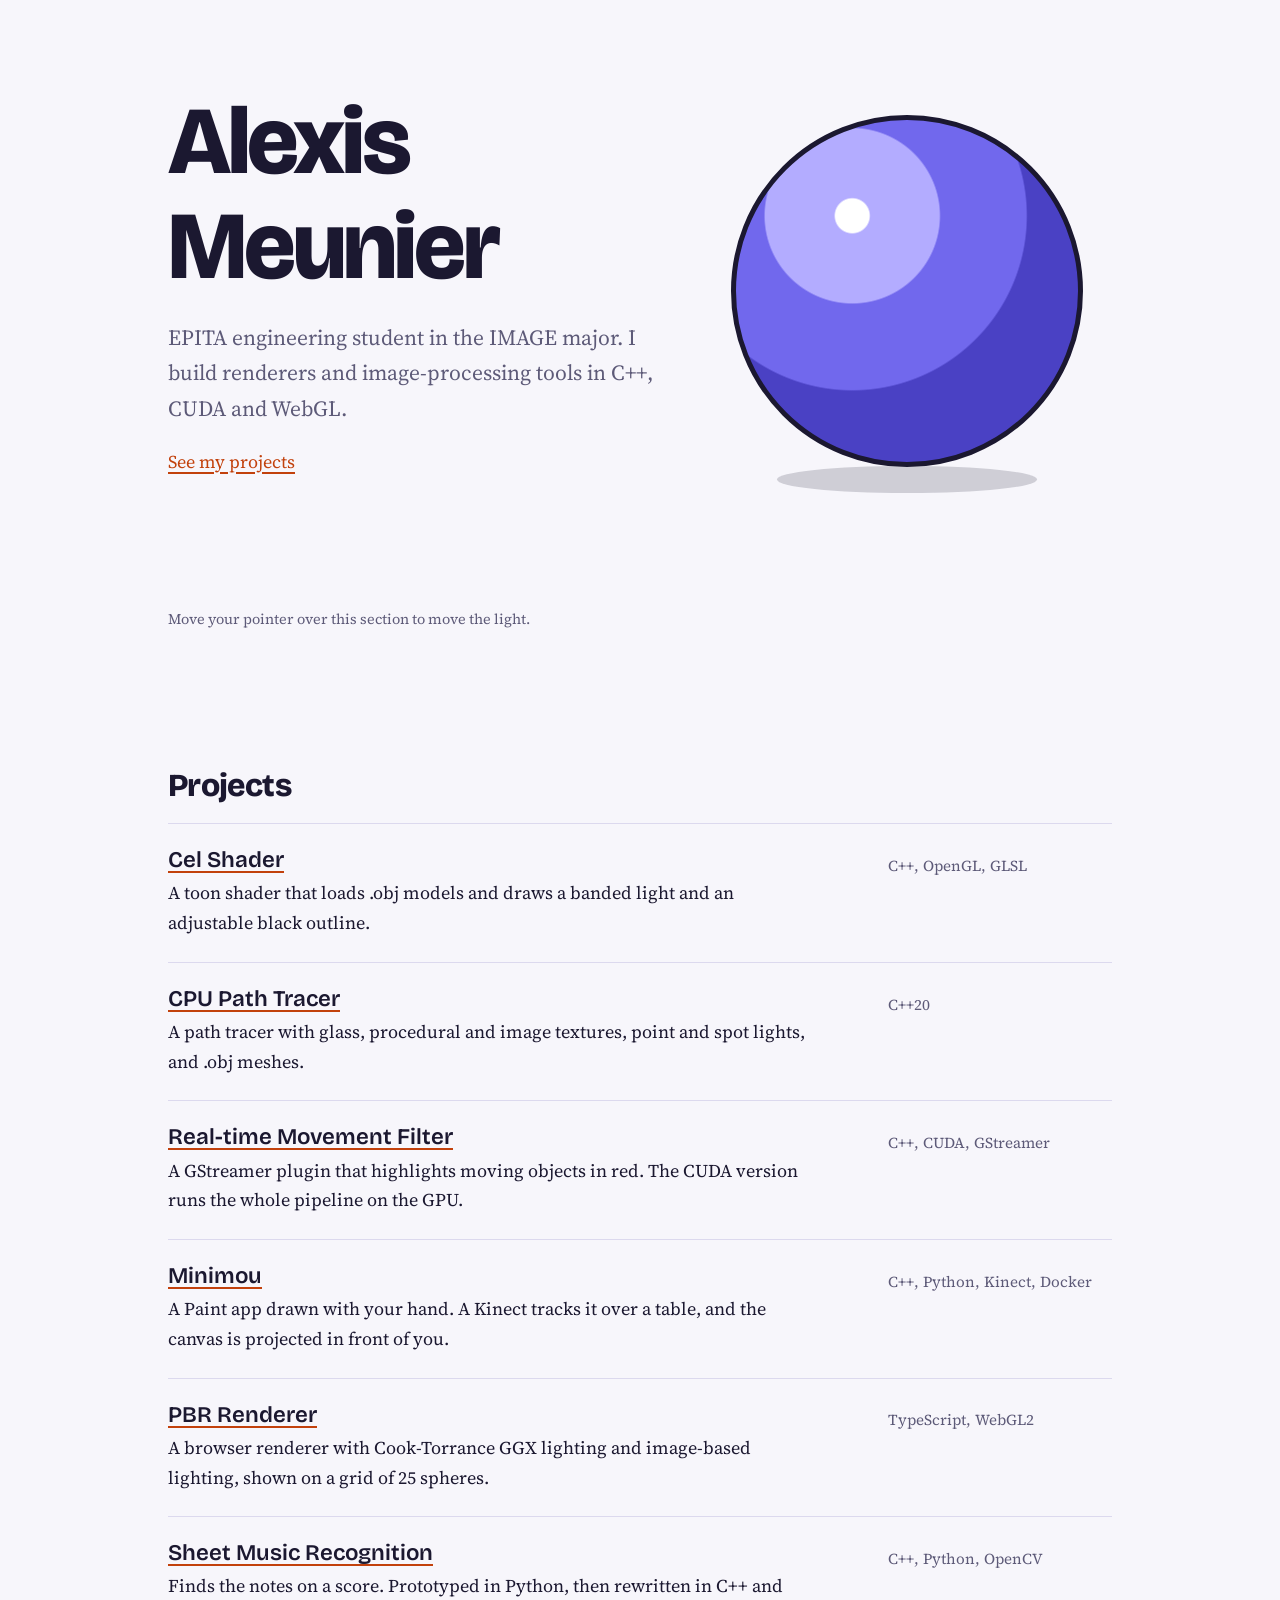
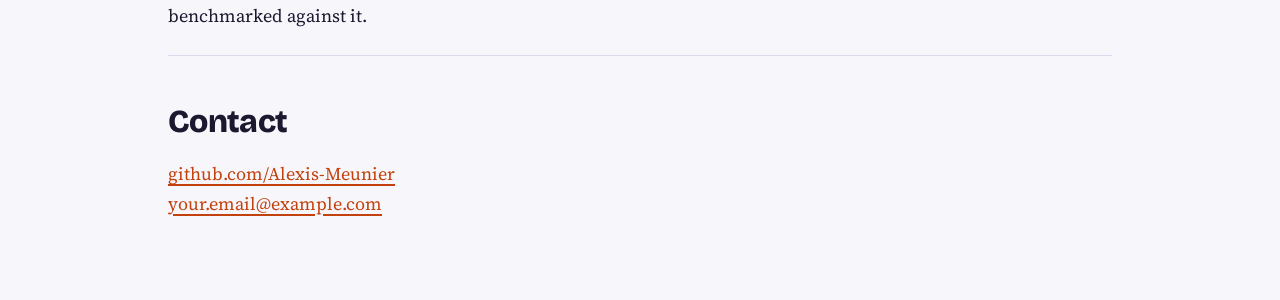
==== index.html @ 454ff2a1 "feat: first commit" ====
<!DOCTYPE html>
<html lang="en">
<head>
  <meta charset="utf-8">
  <meta name="viewport" content="width=device-width, initial-scale=1">
  <title>Alexis Meunier</title>
  <meta name="description" content="Alexis Meunier, EPITA student in the IMAGE major. Renderers, filters and image-processing projects in C++, CUDA and WebGL.">
  <link rel="preconnect" href="https://fonts.googleapis.com">
  <link rel="preconnect" href="https://fonts.gstatic.com" crossorigin>
  <link href="https://fonts.googleapis.com/css2?family=Bricolage+Grotesque:wght@600;800&family=Source+Serif+4:wght@400;600&display=swap" rel="stylesheet">
  <link rel="stylesheet" href="style.css">
</head>
<body>
  <main>
    <header class="hero" id="hero">
      <div class="hero-text">
        <h1>Alexis Meunier</h1>
        <p class="lead">EPITA engineering student in the IMAGE major. I build renderers and image-processing tools in C++, CUDA and WebGL.</p>
        <p><a href="#projects">See my projects</a></p>
      </div>
      <div class="sphere-wrap" aria-hidden="true">
        <div class="sphere"></div>
      </div>
      <p class="hint">Move your pointer over this section to move the light.</p>
    </header>

    <section id="projects" aria-labelledby="projects-title">
      <h2 id="projects-title">Projects</h2>
      <ul class="projects">
        <!-- TODO: replace each href with the real repository URL -->
        <li>
          <div>
            <h3><a href="https://github.com/Alexis-Meunier">Cel Shader</a></h3>
            <p>A toon shader that loads .obj models and draws a banded light and an adjustable black outline.</p>
          </div>
          <p class="stack">C++, OpenGL, GLSL</p>
        </li>
        <li>
          <div>
            <h3><a href="https://github.com/Alexis-Meunier/CPU-Path-Tracer">CPU Path Tracer</a></h3>
            <p>A path tracer with glass, procedural and image textures, point and spot lights, and .obj meshes.</p>
          </div>
          <p class="stack">C++20</p>
        </li>
        <li>
          <div>
            <h3><a href="https://github.com/Alexis-Meunier">Real-time Movement Filter</a></h3>
            <p>A GStreamer plugin that highlights moving objects in red. The CUDA version runs the whole pipeline on the GPU.</p>
          </div>
          <p class="stack">C++, CUDA, GStreamer</p>
        </li>
        <li>
          <div>
            <h3><a href="https://github.com/Alexis-Meunier/Kinect-MyPaint">Minimou</a></h3>
            <p>A Paint app drawn with your hand. A Kinect tracks it over a table, and the canvas is projected in front of you.</p>
          </div>
          <p class="stack">C++, Python, Kinect, Docker</p>
        </li>
        <li>
          <div>
            <h3><a href="https://github.com/Alexis-Meunier">PBR Renderer</a></h3>
            <p>A browser renderer with Cook-Torrance GGX lighting and image-based lighting, shown on a grid of 25 spheres.</p>
          </div>
          <p class="stack">TypeScript, WebGL2</p>
        </li>
        <li>
          <div>
            <h3><a href="https://github.com/Alexis-Meunier">Sheet Music Recognition</a></h3>
            <p>Finds the notes on a score. Prototyped in Python, then rewritten in C++ and benchmarked against it.</p>
          </div>
          <p class="stack">C++, Python, OpenCV</p>
        </li>
      </ul>
    </section>

    <section id="contact" aria-labelledby="contact-title">
      <h2 id="contact-title">Contact</h2>
      <p>
        <a href="https://github.com/Alexis-Meunier">github.com/Alexis-Meunier</a><br>
        <!-- TODO: put your real email address -->
        <a href="mailto:your.email@example.com">your.email@example.com</a>
      </p>
    </section>
  </main>

  <script>
    // Moves the light on the sphere with the pointer.
    (function () {
      var hero = document.getElementById("hero");
      var sphere = hero.querySelector(".sphere");
      hero.addEventListener("pointermove", function (e) {
        var r = sphere.getBoundingClientRect();
        var x = ((e.clientX - r.left) / r.width) * 100;
        var y = ((e.clientY - r.top) / r.height) * 100;
        sphere.style.setProperty("--lx", Math.max(5, Math.min(95, x)) + "%");
        sphere.style.setProperty("--ly", Math.max(5, Math.min(95, y)) + "%");
      });
    })();
  </script>
</body>
</html>
---- style.css ----
:root {
  --bg: #f7f6fb;
  --fg: #1b1830;
  --muted: #5d5a78;
  --line: #dcd9ee;
  --link: #c2410c;
  --lit: #b3acff;
  --mid: #7168ed;
  --shade: #4a41c4;
  --ink: #1b1830;
  --display: "Bricolage Grotesque", "Helvetica Neue", Arial, sans-serif;
  --body: "Source Serif 4", Georgia, "Times New Roman", serif;
}

@media (prefers-color-scheme: dark) {
  :root:not([data-theme="light"]) {
    --bg: #14131f;
    --fg: #ecebf7;
    --muted: #a7a4c4;
    --line: #2c2a44;
    --link: #fb923c;
    --ink: #07060f;
  }
}

*, *::before, *::after { box-sizing: border-box; }

html { scroll-behavior: smooth; }

body {
  margin: 0;
  background: var(--bg);
  color: var(--fg);
  font-family: var(--body);
  font-size: 1.125rem;
  line-height: 1.65;
}

main {
  max-width: 62rem;
  margin: 0 auto;
  padding: 0 1.5rem 4rem;
}

h1, h2, h3 {
  font-family: var(--display);
  line-height: 1.1;
  margin: 0;
}

a {
  color: var(--link);
  text-underline-offset: 0.2em;
  text-decoration-thickness: 2px;
}

a:hover { text-decoration-thickness: 3px; }

a:focus-visible {
  outline: 3px solid var(--link);
  outline-offset: 3px;
  border-radius: 2px;
}

/* Hero */
.hero {
  display: grid;
  grid-template-columns: 1.1fr 0.9fr;
  align-items: center;
  gap: 2rem;
  min-height: 80vh;
  padding: 3rem 0;
  position: relative;
}

.hero h1 {
  font-size: clamp(3rem, 9vw, 6rem);
  font-weight: 800;
  letter-spacing: -0.03em;
}

.lead {
  max-width: 32rem;
  margin: 1.25rem 0;
  font-size: 1.35rem;
  color: var(--muted);
}

.hint {
  grid-column: 1 / -1;
  margin: 0;
  font-size: 0.9rem;
  color: var(--muted);
}

/* Cel-shaded sphere: hard color bands and a flat outline, like a toon shader */
.sphere-wrap {
  display: flex;
  justify-content: center;
}

.sphere {
  --lx: 34%;
  --ly: 28%;
  position: relative;
  width: min(100%, 22rem);
  aspect-ratio: 1;
  border-radius: 50%;
  border: 5px solid var(--ink);
  background:
    radial-gradient(circle at var(--lx) var(--ly),
      #fff 0 5%, transparent 5.5%),
    radial-gradient(circle at var(--lx) var(--ly),
      var(--lit) 0 26%,
      var(--mid) 26.5% 52%,
      var(--shade) 52.5% 100%);
}

.sphere::after {
  content: "";
  position: absolute;
  left: 12%;
  right: 12%;
  bottom: -9%;
  height: 8%;
  border-radius: 50%;
  background: var(--ink);
  opacity: 0.18;
  z-index: -1;
}

/* Sections */
section { padding-top: 3rem; }

h2 {
  font-size: 2rem;
  font-weight: 800;
  letter-spacing: -0.02em;
  margin-bottom: 1.25rem;
}

/* Projects */
.projects {
  list-style: none;
  margin: 0;
  padding: 0;
}

.projects li {
  display: grid;
  grid-template-columns: 1fr 14rem;
  gap: 0.5rem 2rem;
  padding: 1.5rem 0;
  border-top: 1px solid var(--line);
}

.projects li:last-child { border-bottom: 1px solid var(--line); }

.projects h3 {
  font-size: 1.4rem;
  font-weight: 600;
  margin-bottom: 0.35rem;
}

.projects h3 a { color: var(--fg); text-decoration-color: var(--link); }
.projects h3 a:hover { color: var(--link); }

.projects p { margin: 0; max-width: 40rem; }

.stack {
  color: var(--muted);
  font-size: 0.95rem;
  align-self: start;
  padding-top: 0.3rem;
}

/* Small screens */
@media (max-width: 40rem) {
  body { font-size: 1.05rem; }

  .hero {
    grid-template-columns: 1fr;
    min-height: auto;
    padding-top: 2rem;
  }

  .sphere-wrap { order: -1; }
  .sphere { width: min(70%, 16rem); }

  .projects li { grid-template-columns: 1fr; }
}

@media (prefers-reduced-motion: reduce) {
  html { scroll-behavior: auto; }
}
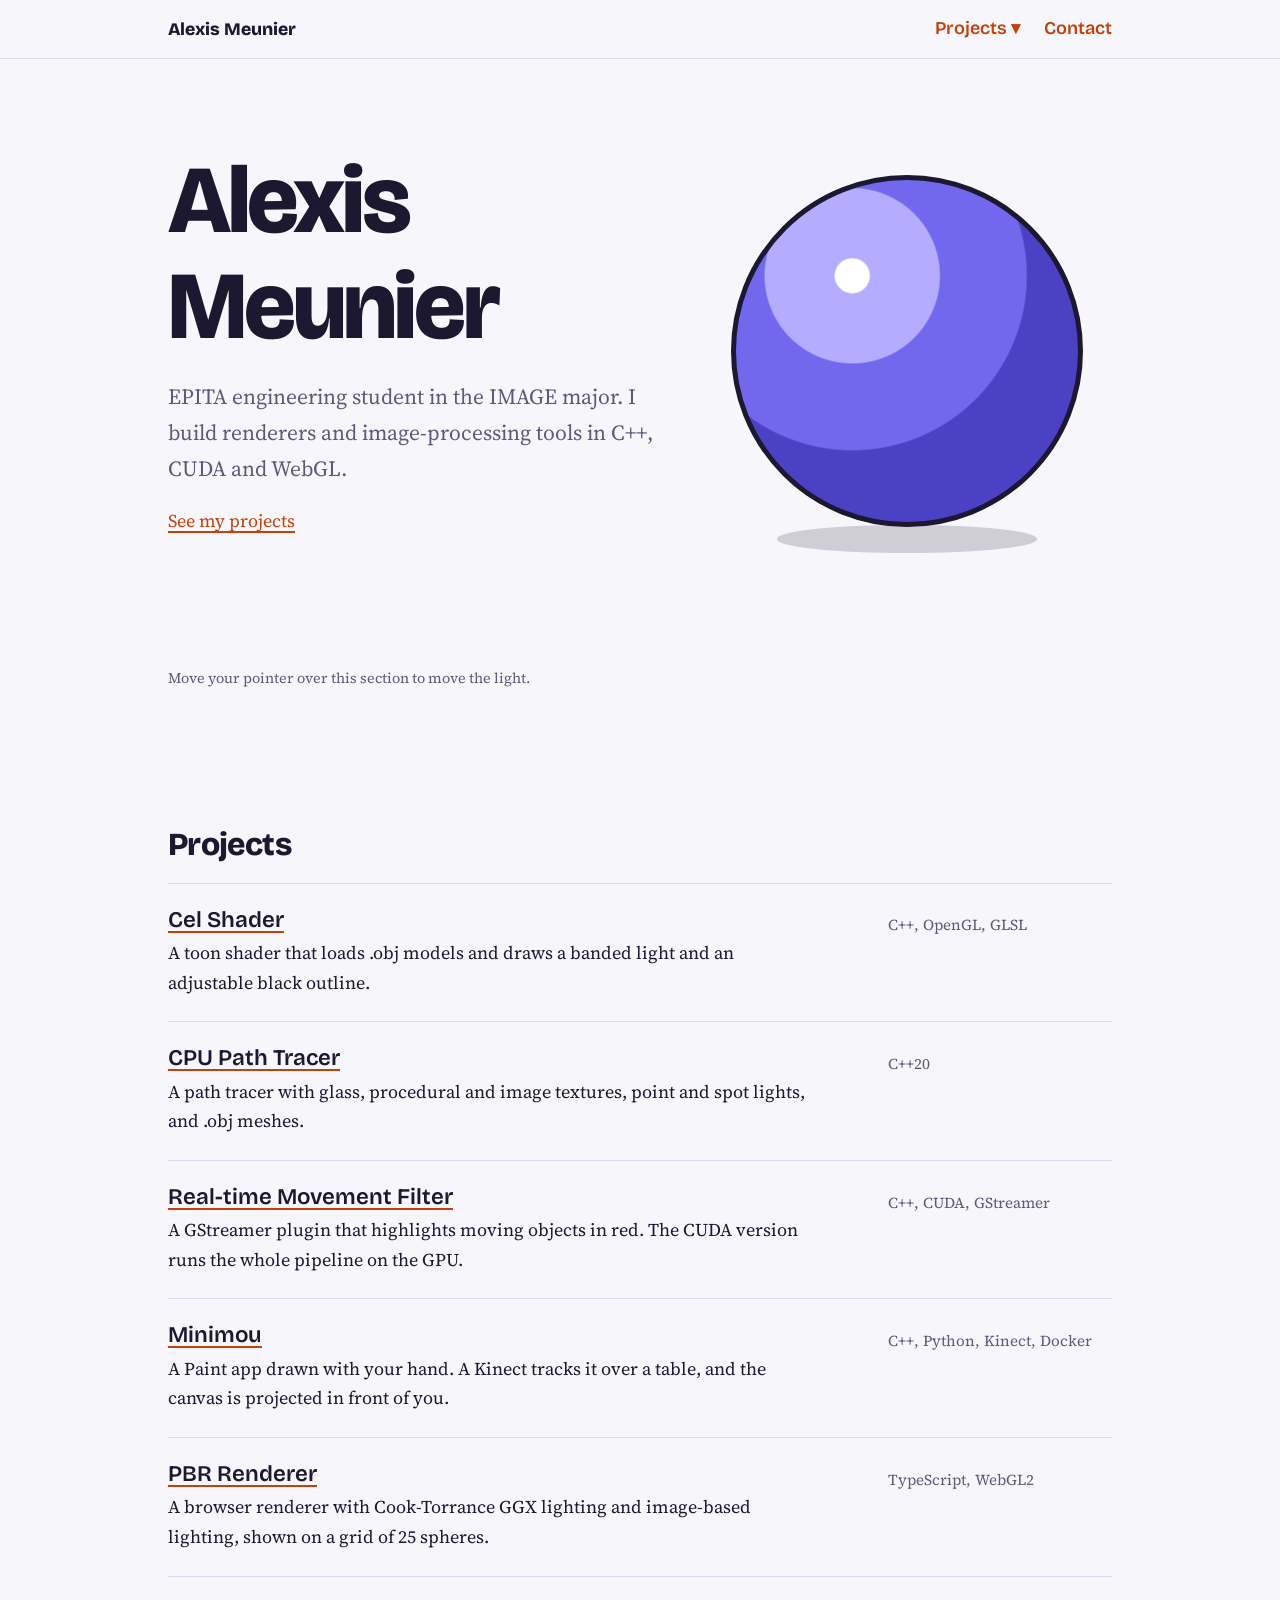
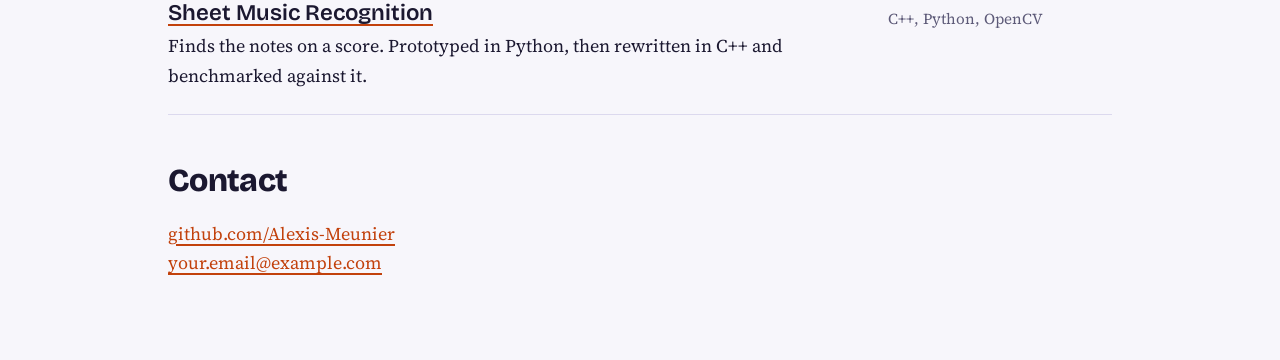
==== commit 8d2485e8: "feat: new Pages" ====
--- a/index.html
+++ b/index.html
@@ -9,6 +9,7 @@
   <link rel="preconnect" href="https://fonts.gstatic.com" crossorigin>
   <link href="https://fonts.googleapis.com/css2?family=Bricolage+Grotesque:wght@600;800&family=Source+Serif+4:wght@400;600&display=swap" rel="stylesheet">
   <link rel="stylesheet" href="style.css">
+  <script src="nav.js" data-root="" defer></script>
 </head>
 <body>
   <main>
@@ -27,45 +28,44 @@
     <section id="projects" aria-labelledby="projects-title">
       <h2 id="projects-title">Projects</h2>
       <ul class="projects">
-        <!-- TODO: replace each href with the real repository URL -->
-        <li>
+                <li>
           <div>
-            <h3><a href="https://github.com/Alexis-Meunier">Cel Shader</a></h3>
+            <h3><a href="projects/cel-shader.html">Cel Shader</a></h3>
             <p>A toon shader that loads .obj models and draws a banded light and an adjustable black outline.</p>
           </div>
           <p class="stack">C++, OpenGL, GLSL</p>
         </li>
         <li>
           <div>
-            <h3><a href="https://github.com/Alexis-Meunier/CPU-Path-Tracer">CPU Path Tracer</a></h3>
+            <h3><a href="projects/path-tracer.html">CPU Path Tracer</a></h3>
             <p>A path tracer with glass, procedural and image textures, point and spot lights, and .obj meshes.</p>
           </div>
           <p class="stack">C++20</p>
         </li>
         <li>
           <div>
-            <h3><a href="https://github.com/Alexis-Meunier">Real-time Movement Filter</a></h3>
+            <h3><a href="projects/movement-filter.html">Real-time Movement Filter</a></h3>
             <p>A GStreamer plugin that highlights moving objects in red. The CUDA version runs the whole pipeline on the GPU.</p>
           </div>
           <p class="stack">C++, CUDA, GStreamer</p>
         </li>
         <li>
           <div>
-            <h3><a href="https://github.com/Alexis-Meunier/Kinect-MyPaint">Minimou</a></h3>
+            <h3><a href="projects/minimou.html">Minimou</a></h3>
             <p>A Paint app drawn with your hand. A Kinect tracks it over a table, and the canvas is projected in front of you.</p>
           </div>
           <p class="stack">C++, Python, Kinect, Docker</p>
         </li>
         <li>
           <div>
-            <h3><a href="https://github.com/Alexis-Meunier">PBR Renderer</a></h3>
+            <h3><a href="projects/pbr-renderer.html">PBR Renderer</a></h3>
             <p>A browser renderer with Cook-Torrance GGX lighting and image-based lighting, shown on a grid of 25 spheres.</p>
           </div>
           <p class="stack">TypeScript, WebGL2</p>
         </li>
         <li>
           <div>
-            <h3><a href="https://github.com/Alexis-Meunier">Sheet Music Recognition</a></h3>
+            <h3><a href="projects/sheet-music.html">Sheet Music Recognition</a></h3>
             <p>Finds the notes on a score. Prototyped in Python, then rewritten in C++ and benchmarked against it.</p>
           </div>
           <p class="stack">C++, Python, OpenCV</p>
--- a/style.css
+++ b/style.css
@@ -193,3 +193,79 @@
 @media (prefers-reduced-motion: reduce) {
   html { scroll-behavior: auto; }
 }
+
+/* Top menu */
+.site-nav {
+  position: sticky;
+  top: 0;
+  z-index: 10;
+  display: flex;
+  justify-content: space-between;
+  align-items: center;
+  gap: 1rem;
+  padding: 0.9rem max(1.5rem, calc((100% - 62rem) / 2 + 1.5rem));
+  background: var(--bg);
+  border-bottom: 1px solid var(--line);
+  font-family: var(--display);
+  font-weight: 600;
+}
+
+.site-nav a { text-decoration: none; }
+.site-nav .brand { color: var(--fg); font-weight: 800; font-size: 1.1rem; }
+.nav-right { display: flex; align-items: center; gap: 1.5rem; }
+.nav-right > a:hover, .menu summary:hover { text-decoration: underline; text-decoration-thickness: 2px; }
+
+.menu { position: relative; }
+.menu summary { cursor: pointer; color: var(--link); list-style: none; }
+.menu summary::-webkit-details-marker { display: none; }
+.menu summary::after { content: " \25BE"; }
+.menu summary:focus-visible { outline: 3px solid var(--link); outline-offset: 3px; }
+
+.menu ul {
+  position: absolute;
+  right: 0;
+  top: calc(100% + 0.6rem);
+  min-width: 17rem;
+  margin: 0;
+  padding: 0.5rem;
+  list-style: none;
+  background: var(--bg);
+  border: 1px solid var(--line);
+  border-radius: 8px;
+}
+
+.menu li a { display: block; padding: 0.5rem 0.75rem; color: var(--fg); border-radius: 4px; }
+.menu li a:hover, .menu li a[aria-current="page"] { background: var(--line); }
+
+/* Project pages */
+main.project { max-width: 46rem; padding-top: 3rem; }
+.project h1 { font-size: clamp(2.2rem, 7vw, 3.6rem); font-weight: 800; letter-spacing: -0.03em; }
+.project .meta { color: var(--muted); font-size: 0.95rem; margin: 0 0 1rem; }
+.project h2 { font-size: 1.5rem; margin: 2.5rem 0 0.75rem; }
+.features { padding-left: 1.2rem; }
+.features li { margin-bottom: 0.4rem; }
+.note { color: var(--muted); font-size: 0.95rem; }
+
+.demo img { display: block; max-width: 100%; height: auto; border: 1px solid var(--line); border-radius: 6px; }
+.demo figure { margin: 0; }
+.demo figcaption { color: var(--muted); font-size: 0.9rem; margin-top: 0.4rem; }
+.pair { display: grid; grid-template-columns: 1fr 1fr; gap: 1rem; }
+.demo-frame { width: 100%; height: 36rem; border: 1px solid var(--line); border-radius: 6px; background: #000; }
+
+pre {
+  margin: 0;
+  padding: 1rem;
+  overflow-x: auto;
+  background: var(--line);
+  border-radius: 6px;
+  font-size: 0.9rem;
+  line-height: 1.5;
+}
+
+.back { margin-top: 3rem; }
+
+@media (max-width: 40rem) {
+  .pair { grid-template-columns: 1fr; }
+  .demo-frame { height: 26rem; }
+  .menu ul { min-width: 14rem; }
+}
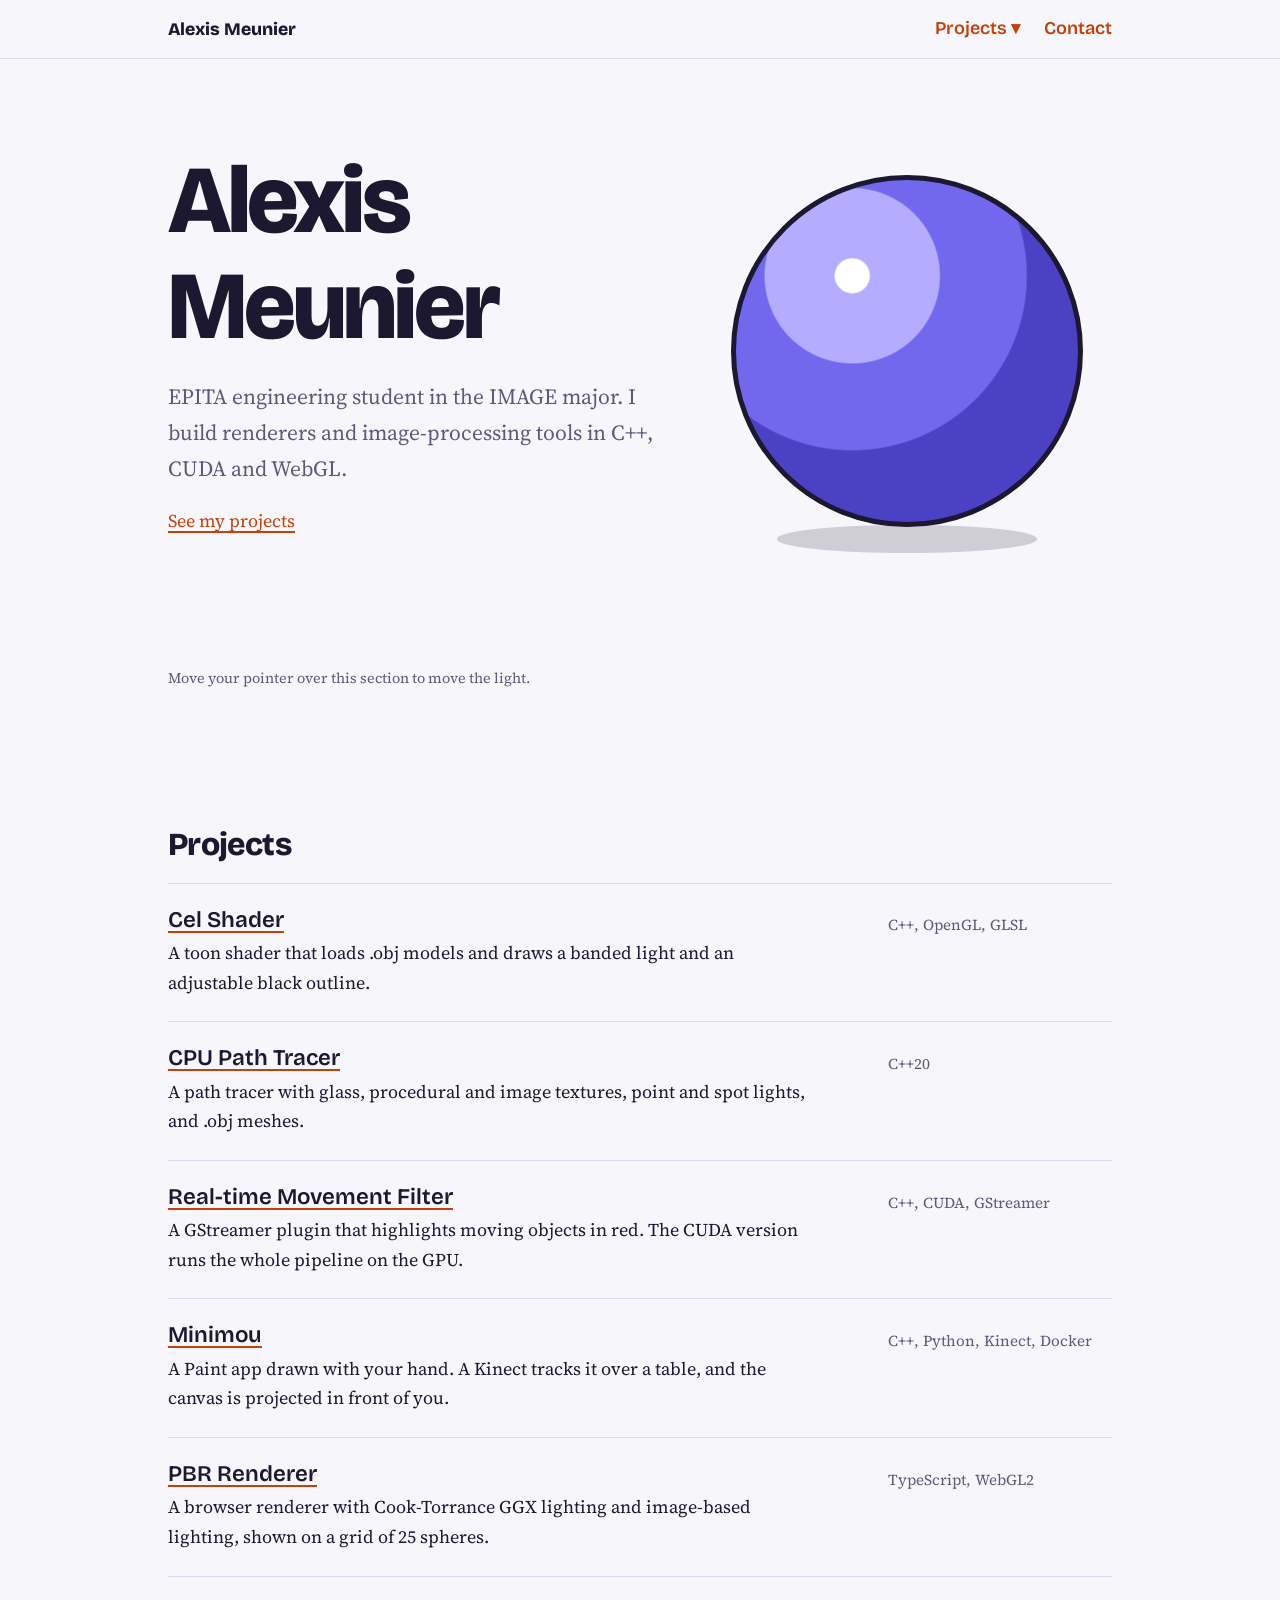
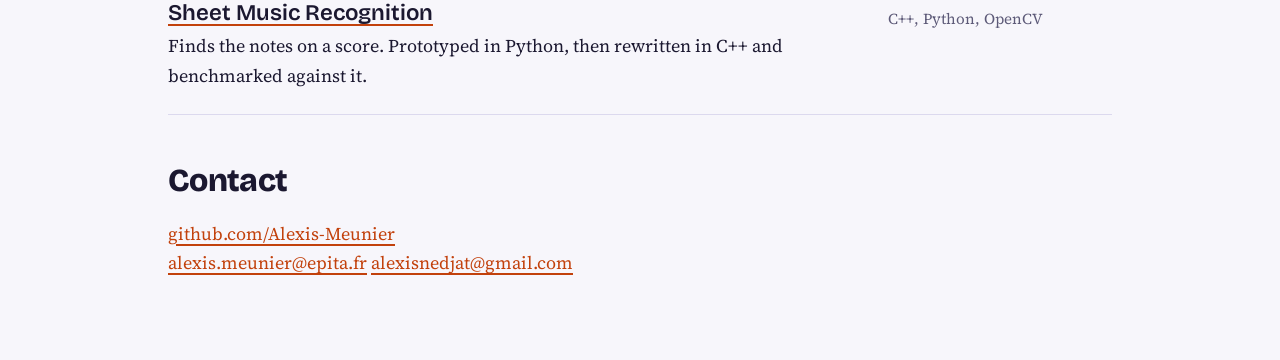
==== commit 238bb446: "fix: email" ====
--- a/index.html
+++ b/index.html
@@ -78,7 +78,8 @@
       <p>
         <a href="https://github.com/Alexis-Meunier">github.com/Alexis-Meunier</a><br>
         <!-- TODO: put your real email address -->
-        <a href="mailto:your.email@example.com">your.email@example.com</a>
+        <a href="mailto:alexis.meunier@epita.fr">alexis.meunier@epita.fr</a>
+        <a href="mailto:alexisnedjat@gmail.com">alexisnedjat@gmail.com</a>
       </p>
     </section>
   </main>
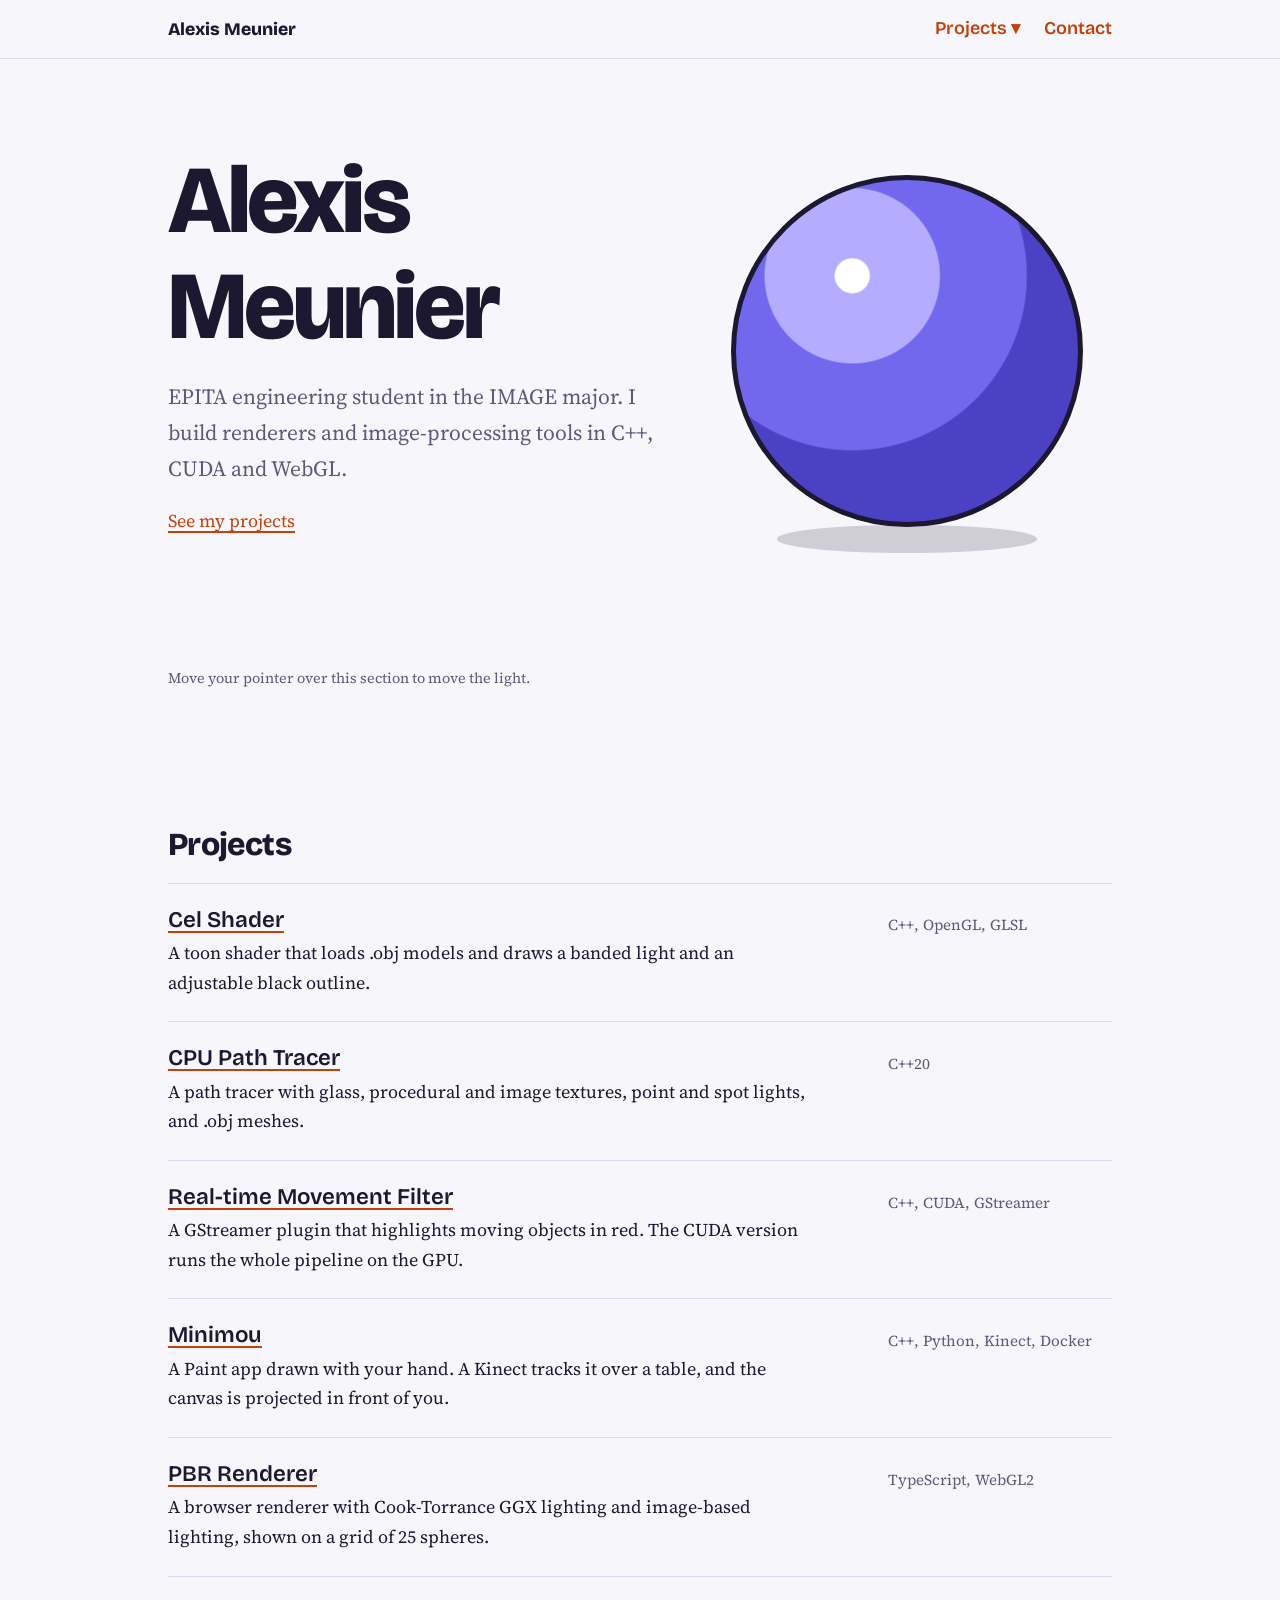
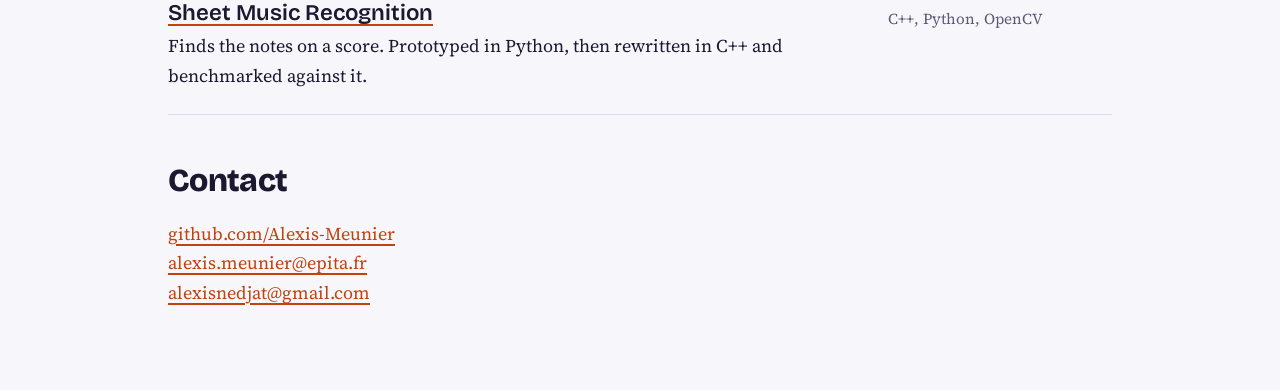
==== commit 0312e8d8: "feat: line break" ====
--- a/index.html
+++ b/index.html
@@ -78,7 +78,7 @@
       <p>
         <a href="https://github.com/Alexis-Meunier">github.com/Alexis-Meunier</a><br>
         <!-- TODO: put your real email address -->
-        <a href="mailto:alexis.meunier@epita.fr">alexis.meunier@epita.fr</a>
+        <a href="mailto:alexis.meunier@epita.fr">alexis.meunier@epita.fr</a><br>
         <a href="mailto:alexisnedjat@gmail.com">alexisnedjat@gmail.com</a>
       </p>
     </section>
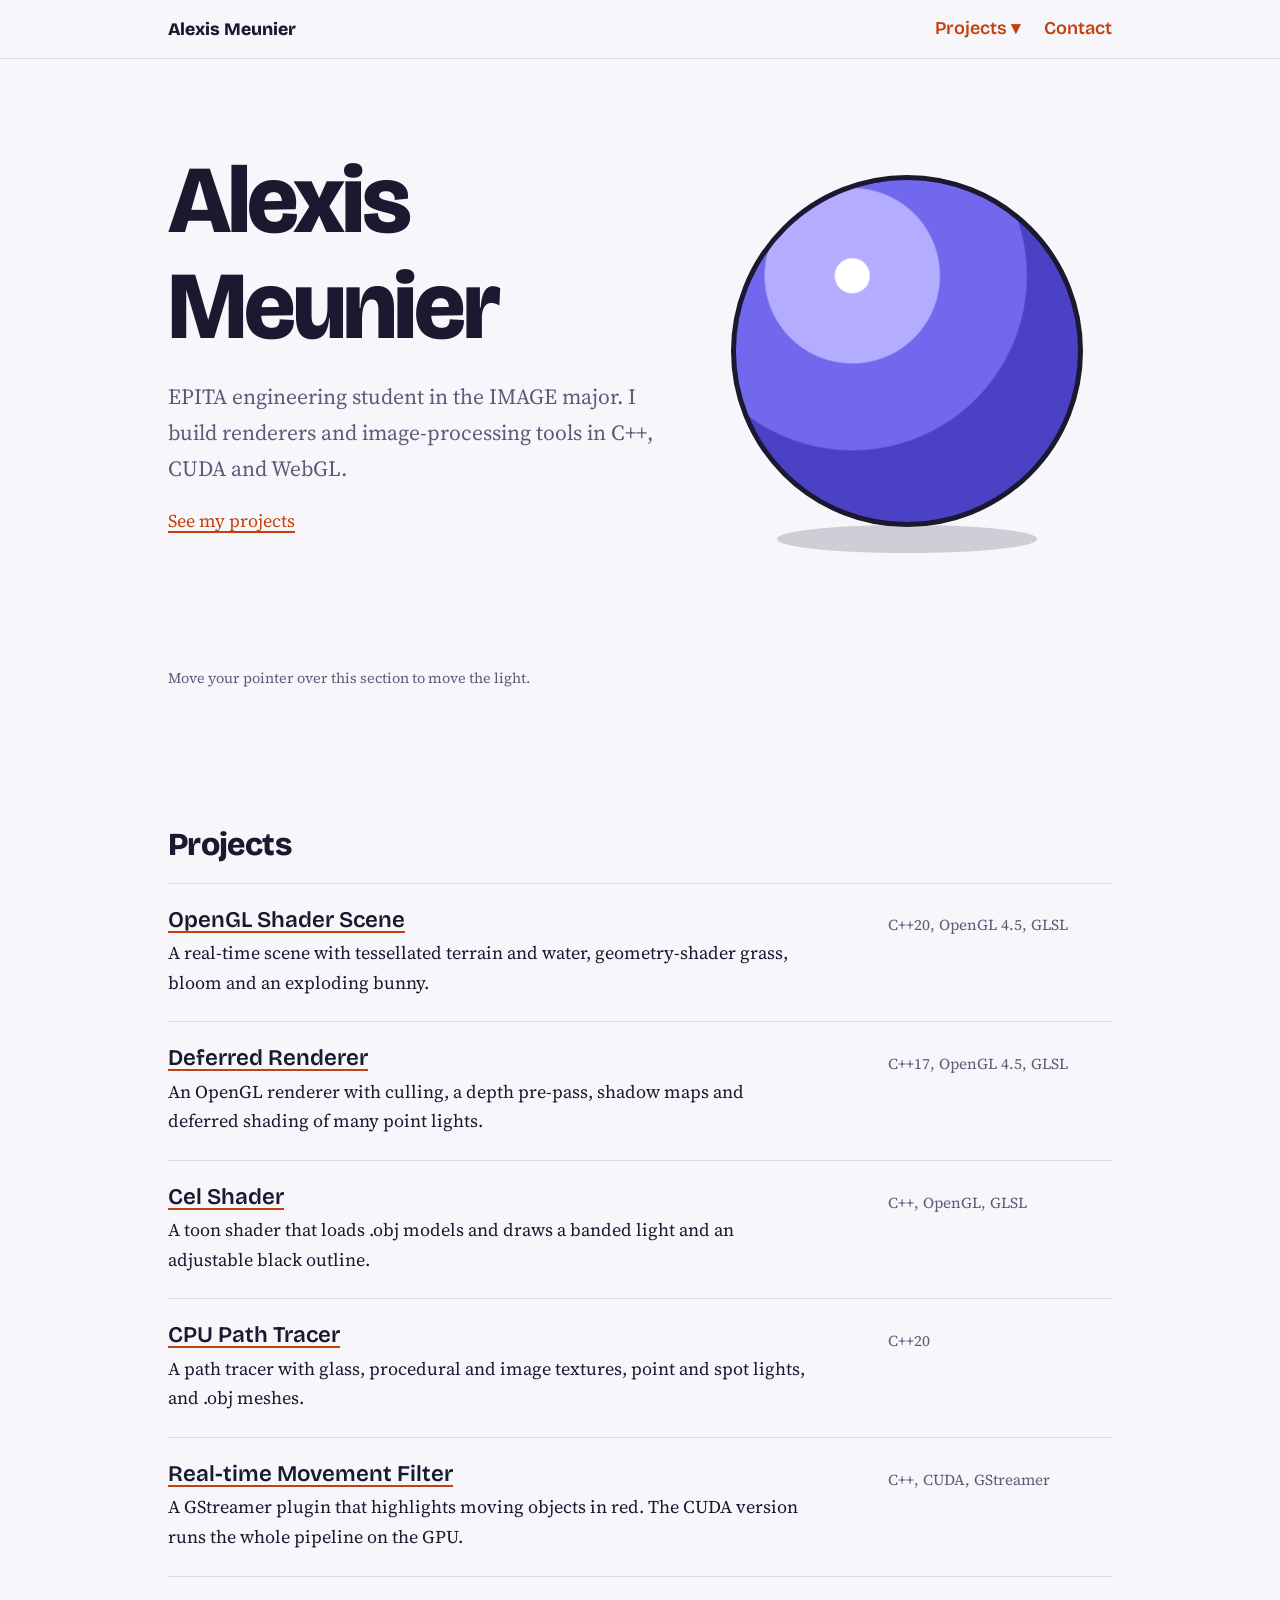
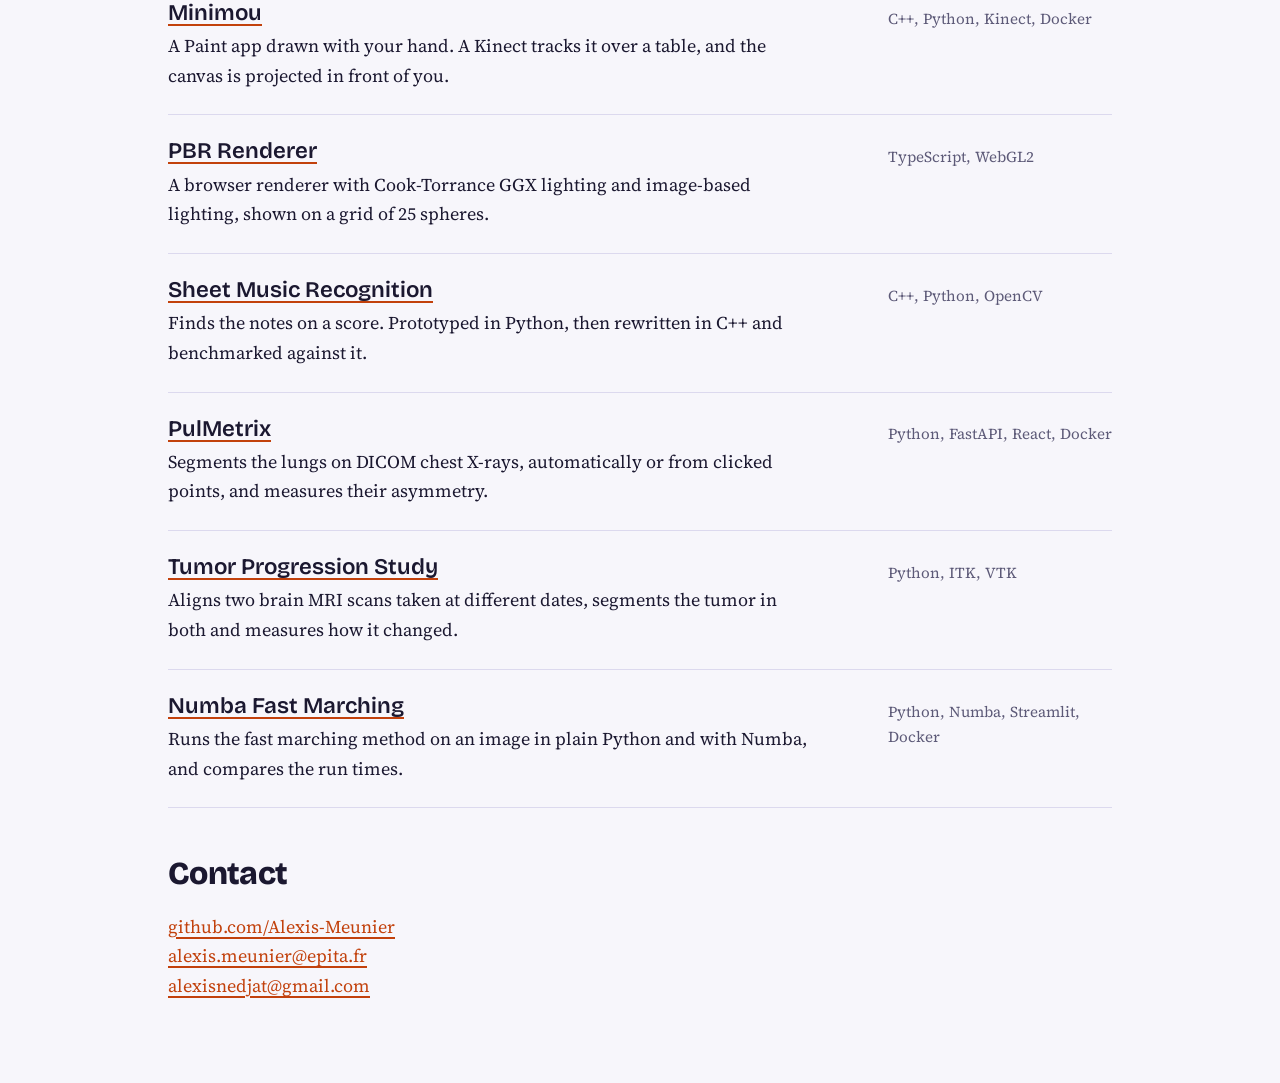
==== commit c360540b: "fix: New Repos" ====
--- a/index.html
+++ b/index.html
@@ -28,7 +28,21 @@
     <section id="projects" aria-labelledby="projects-title">
       <h2 id="projects-title">Projects</h2>
       <ul class="projects">
-                <li>
+        <li>
+          <div>
+            <h3><a href="projects/opengl-scene.html">OpenGL Shader Scene</a></h3>
+            <p>A real-time scene with tessellated terrain and water, geometry-shader grass, bloom and an exploding bunny.</p>
+          </div>
+          <p class="stack">C++20, OpenGL 4.5, GLSL</p>
+        </li>
+        <li>
+          <div>
+            <h3><a href="projects/deferred-renderer.html">Deferred Renderer</a></h3>
+            <p>An OpenGL renderer with culling, a depth pre-pass, shadow maps and deferred shading of many point lights.</p>
+          </div>
+          <p class="stack">C++17, OpenGL 4.5, GLSL</p>
+        </li>
+        <li>
           <div>
             <h3><a href="projects/cel-shader.html">Cel Shader</a></h3>
             <p>A toon shader that loads .obj models and draws a banded light and an adjustable black outline.</p>
@@ -70,6 +84,27 @@
           </div>
           <p class="stack">C++, Python, OpenCV</p>
         </li>
+        <li>
+          <div>
+            <h3><a href="projects/pulmetrix.html">PulMetrix</a></h3>
+            <p>Segments the lungs on DICOM chest X-rays, automatically or from clicked points, and measures their asymmetry.</p>
+          </div>
+          <p class="stack">Python, FastAPI, React, Docker</p>
+        </li>
+        <li>
+          <div>
+            <h3><a href="projects/tumor-study.html">Tumor Progression Study</a></h3>
+            <p>Aligns two brain MRI scans taken at different dates, segments the tumor in both and measures how it changed.</p>
+          </div>
+          <p class="stack">Python, ITK, VTK</p>
+        </li>
+        <li>
+          <div>
+            <h3><a href="projects/fast-marching.html">Numba Fast Marching</a></h3>
+            <p>Runs the fast marching method on an image in plain Python and with Numba, and compares the run times.</p>
+          </div>
+          <p class="stack">Python, Numba, Streamlit, Docker</p>
+        </li>
       </ul>
     </section>
 
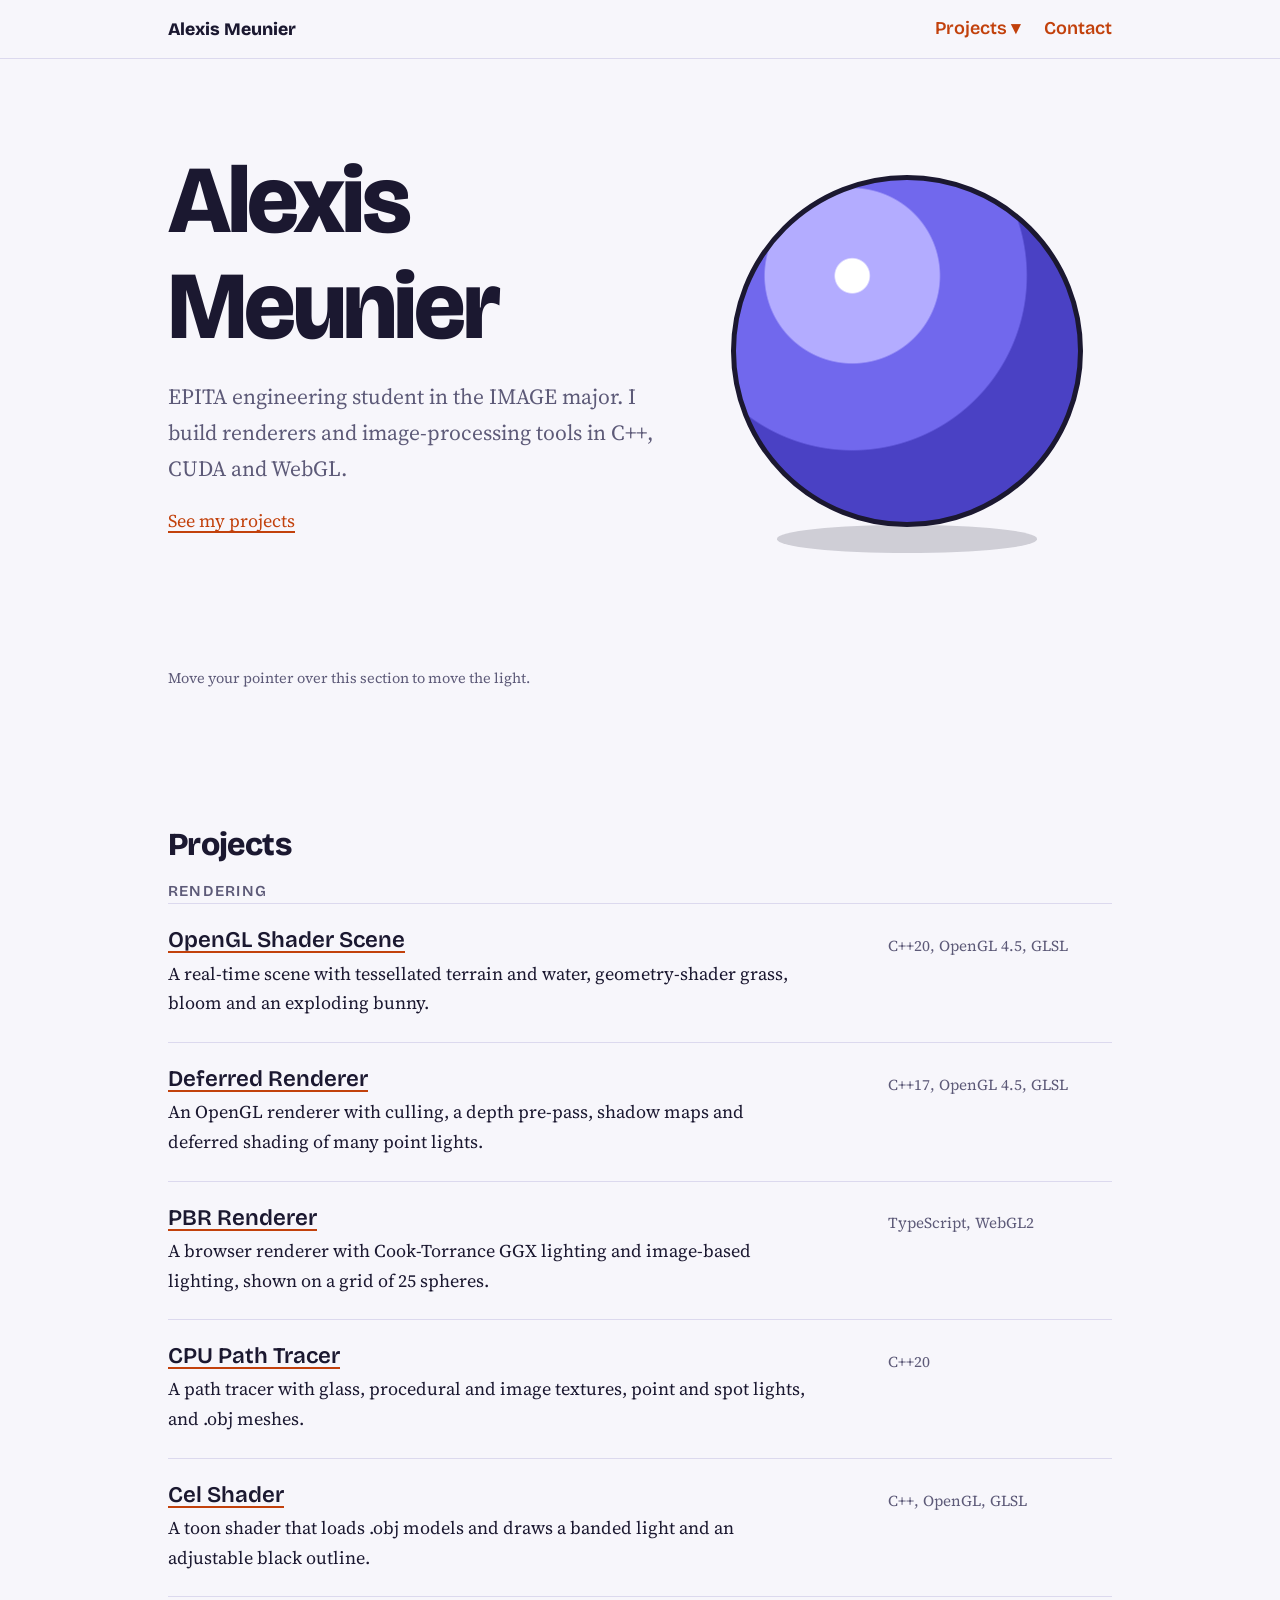
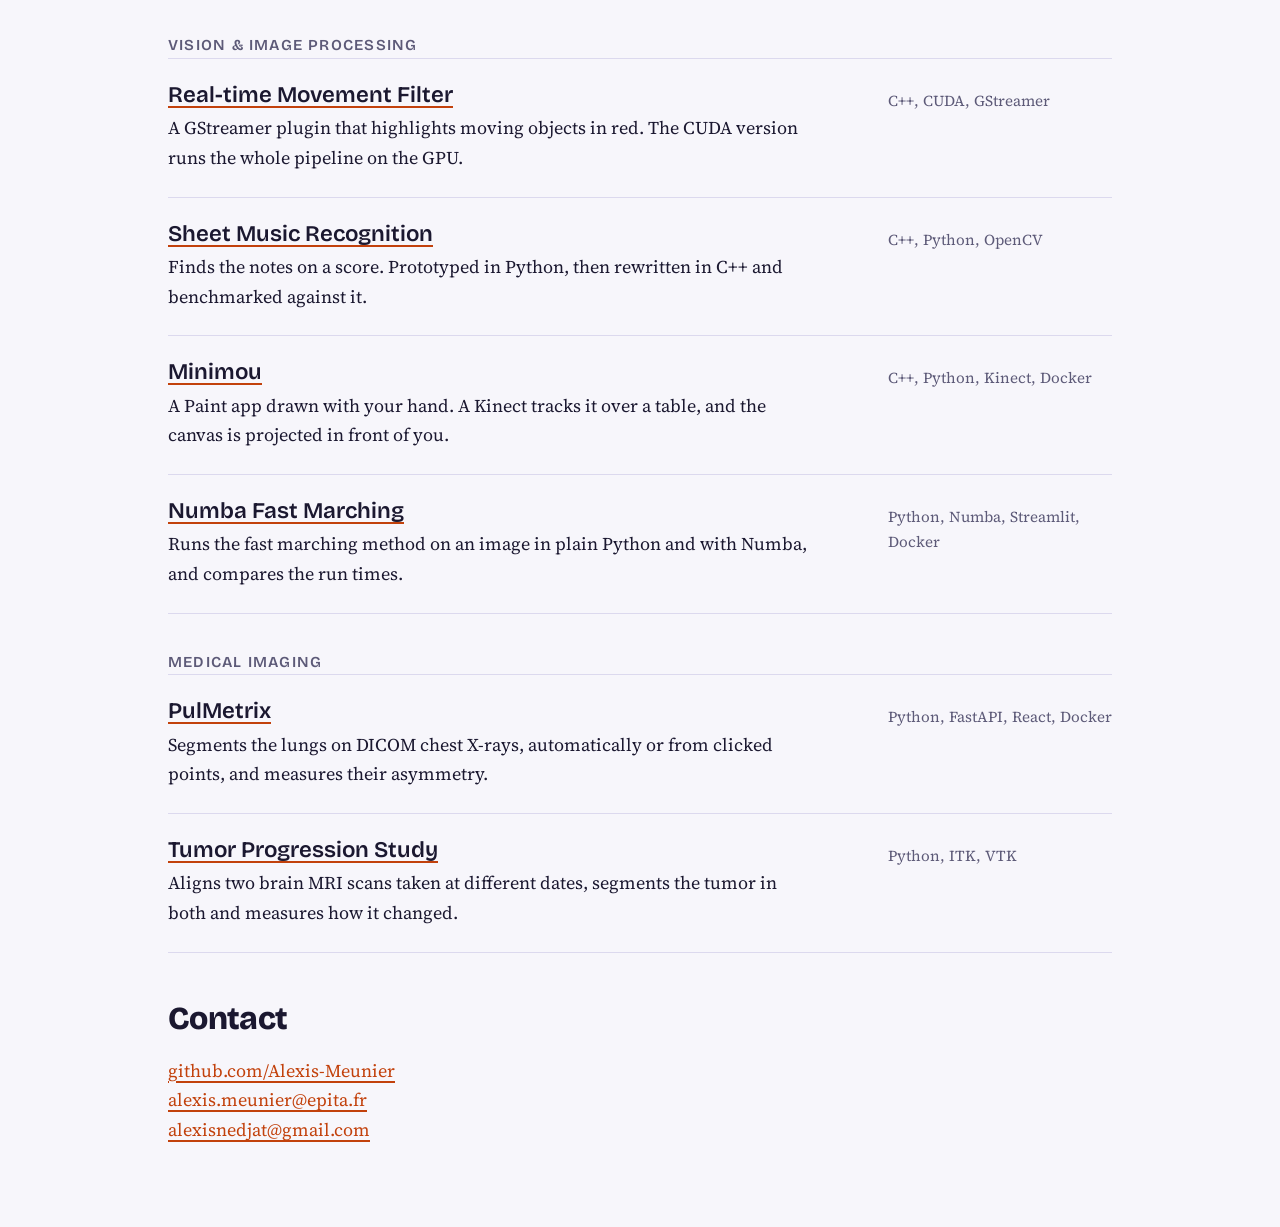
==== commit 581d6b1a: "fix: Create project Hierarchy" ====
--- a/index.html
+++ b/index.html
@@ -27,83 +27,90 @@
 
     <section id="projects" aria-labelledby="projects-title">
       <h2 id="projects-title">Projects</h2>
+      <h3 class="group">Rendering</h3>
       <ul class="projects">
         <li>
           <div>
-            <h3><a href="projects/opengl-scene.html">OpenGL Shader Scene</a></h3>
+            <h4><a href="projects/opengl-scene.html">OpenGL Shader Scene</a></h4>
             <p>A real-time scene with tessellated terrain and water, geometry-shader grass, bloom and an exploding bunny.</p>
           </div>
           <p class="stack">C++20, OpenGL 4.5, GLSL</p>
         </li>
         <li>
           <div>
-            <h3><a href="projects/deferred-renderer.html">Deferred Renderer</a></h3>
+            <h4><a href="projects/deferred-renderer.html">Deferred Renderer</a></h4>
             <p>An OpenGL renderer with culling, a depth pre-pass, shadow maps and deferred shading of many point lights.</p>
           </div>
           <p class="stack">C++17, OpenGL 4.5, GLSL</p>
         </li>
         <li>
           <div>
-            <h3><a href="projects/cel-shader.html">Cel Shader</a></h3>
-            <p>A toon shader that loads .obj models and draws a banded light and an adjustable black outline.</p>
+            <h4><a href="projects/pbr-renderer.html">PBR Renderer</a></h4>
+            <p>A browser renderer with Cook-Torrance GGX lighting and image-based lighting, shown on a grid of 25 spheres.</p>
           </div>
-          <p class="stack">C++, OpenGL, GLSL</p>
+          <p class="stack">TypeScript, WebGL2</p>
         </li>
         <li>
           <div>
-            <h3><a href="projects/path-tracer.html">CPU Path Tracer</a></h3>
+            <h4><a href="projects/path-tracer.html">CPU Path Tracer</a></h4>
             <p>A path tracer with glass, procedural and image textures, point and spot lights, and .obj meshes.</p>
           </div>
           <p class="stack">C++20</p>
         </li>
         <li>
           <div>
-            <h3><a href="projects/movement-filter.html">Real-time Movement Filter</a></h3>
+            <h4><a href="projects/cel-shader.html">Cel Shader</a></h4>
+            <p>A toon shader that loads .obj models and draws a banded light and an adjustable black outline.</p>
+          </div>
+          <p class="stack">C++, OpenGL, GLSL</p>
+        </li>
+      </ul>
+      <h3 class="group">Vision &amp; Image Processing</h3>
+      <ul class="projects">
+        <li>
+          <div>
+            <h4><a href="projects/movement-filter.html">Real-time Movement Filter</a></h4>
             <p>A GStreamer plugin that highlights moving objects in red. The CUDA version runs the whole pipeline on the GPU.</p>
           </div>
           <p class="stack">C++, CUDA, GStreamer</p>
         </li>
         <li>
           <div>
-            <h3><a href="projects/minimou.html">Minimou</a></h3>
+            <h4><a href="projects/sheet-music.html">Sheet Music Recognition</a></h4>
+            <p>Finds the notes on a score. Prototyped in Python, then rewritten in C++ and benchmarked against it.</p>
+          </div>
+          <p class="stack">C++, Python, OpenCV</p>
+        </li>
+        <li>
+          <div>
+            <h4><a href="projects/minimou.html">Minimou</a></h4>
             <p>A Paint app drawn with your hand. A Kinect tracks it over a table, and the canvas is projected in front of you.</p>
           </div>
           <p class="stack">C++, Python, Kinect, Docker</p>
         </li>
         <li>
           <div>
-            <h3><a href="projects/pbr-renderer.html">PBR Renderer</a></h3>
-            <p>A browser renderer with Cook-Torrance GGX lighting and image-based lighting, shown on a grid of 25 spheres.</p>
+            <h4><a href="projects/fast-marching.html">Numba Fast Marching</a></h4>
+            <p>Runs the fast marching method on an image in plain Python and with Numba, and compares the run times.</p>
           </div>
-          <p class="stack">TypeScript, WebGL2</p>
+          <p class="stack">Python, Numba, Streamlit, Docker</p>
         </li>
+      </ul>
+      <h3 class="group">Medical Imaging</h3>
+      <ul class="projects">
         <li>
           <div>
-            <h3><a href="projects/sheet-music.html">Sheet Music Recognition</a></h3>
-            <p>Finds the notes on a score. Prototyped in Python, then rewritten in C++ and benchmarked against it.</p>
-          </div>
-          <p class="stack">C++, Python, OpenCV</p>
-        </li>
-        <li>
-          <div>
-            <h3><a href="projects/pulmetrix.html">PulMetrix</a></h3>
+            <h4><a href="projects/pulmetrix.html">PulMetrix</a></h4>
             <p>Segments the lungs on DICOM chest X-rays, automatically or from clicked points, and measures their asymmetry.</p>
           </div>
           <p class="stack">Python, FastAPI, React, Docker</p>
         </li>
         <li>
           <div>
-            <h3><a href="projects/tumor-study.html">Tumor Progression Study</a></h3>
+            <h4><a href="projects/tumor-study.html">Tumor Progression Study</a></h4>
             <p>Aligns two brain MRI scans taken at different dates, segments the tumor in both and measures how it changed.</p>
           </div>
           <p class="stack">Python, ITK, VTK</p>
-        </li>
-        <li>
-          <div>
-            <h3><a href="projects/fast-marching.html">Numba Fast Marching</a></h3>
-            <p>Runs the fast marching method on an image in plain Python and with Numba, and compares the run times.</p>
-          </div>
-          <p class="stack">Python, Numba, Streamlit, Docker</p>
         </li>
       </ul>
     </section>
--- a/style.css
+++ b/style.css
@@ -42,7 +42,7 @@
   padding: 0 1.5rem 4rem;
 }
 
-h1, h2, h3 {
+h1, h2, h3, h4 {
   font-family: var(--display);
   line-height: 1.1;
   margin: 0;
@@ -140,6 +140,16 @@
 }
 
 /* Projects */
+.group {
+  font-size: 0.95rem;
+  font-weight: 600;
+  color: var(--muted);
+  text-transform: uppercase;
+  letter-spacing: 0.08em;
+  margin: 2.5rem 0 0.25rem;
+}
+.group:first-of-type { margin-top: 0; }
+
 .projects {
   list-style: none;
   margin: 0;
@@ -156,14 +166,14 @@
 
 .projects li:last-child { border-bottom: 1px solid var(--line); }
 
-.projects h3 {
+.projects h4 {
   font-size: 1.4rem;
   font-weight: 600;
   margin-bottom: 0.35rem;
 }
 
-.projects h3 a { color: var(--fg); text-decoration-color: var(--link); }
-.projects h3 a:hover { color: var(--link); }
+.projects h4 a { color: var(--fg); text-decoration-color: var(--link); }
+.projects h4 a:hover { color: var(--link); }
 
 .projects p { margin: 0; max-width: 40rem; }
 
@@ -221,17 +231,27 @@
 .menu summary::after { content: " \25BE"; }
 .menu summary:focus-visible { outline: 3px solid var(--link); outline-offset: 3px; }
 
-.menu ul {
+.menu-panel {
   position: absolute;
   right: 0;
   top: calc(100% + 0.6rem);
-  min-width: 17rem;
-  margin: 0;
+  display: grid;
+  grid-template-columns: repeat(3, 14rem);
+  gap: 0.5rem;
+  max-width: calc(100vw - 2rem);
+  max-height: calc(100vh - 5rem);
+  overflow-y: auto;
   padding: 0.5rem;
-  list-style: none;
   background: var(--bg);
   border: 1px solid var(--line);
   border-radius: 8px;
+}
+
+.menu-group p { margin: 0.4rem 0.75rem 0.2rem; color: var(--muted); font-size: 0.8rem; text-transform: uppercase; letter-spacing: 0.06em; }
+.menu ul { margin: 0; padding: 0; list-style: none; }
+
+@media (max-width: 48rem) {
+  .menu-panel { grid-template-columns: 15rem; }
 }
 
 .menu li a { display: block; padding: 0.5rem 0.75rem; color: var(--fg); border-radius: 4px; }
@@ -267,5 +287,4 @@
 @media (max-width: 40rem) {
   .pair { grid-template-columns: 1fr; }
   .demo-frame { height: 26rem; }
-  .menu ul { min-width: 14rem; }
-}
+}
